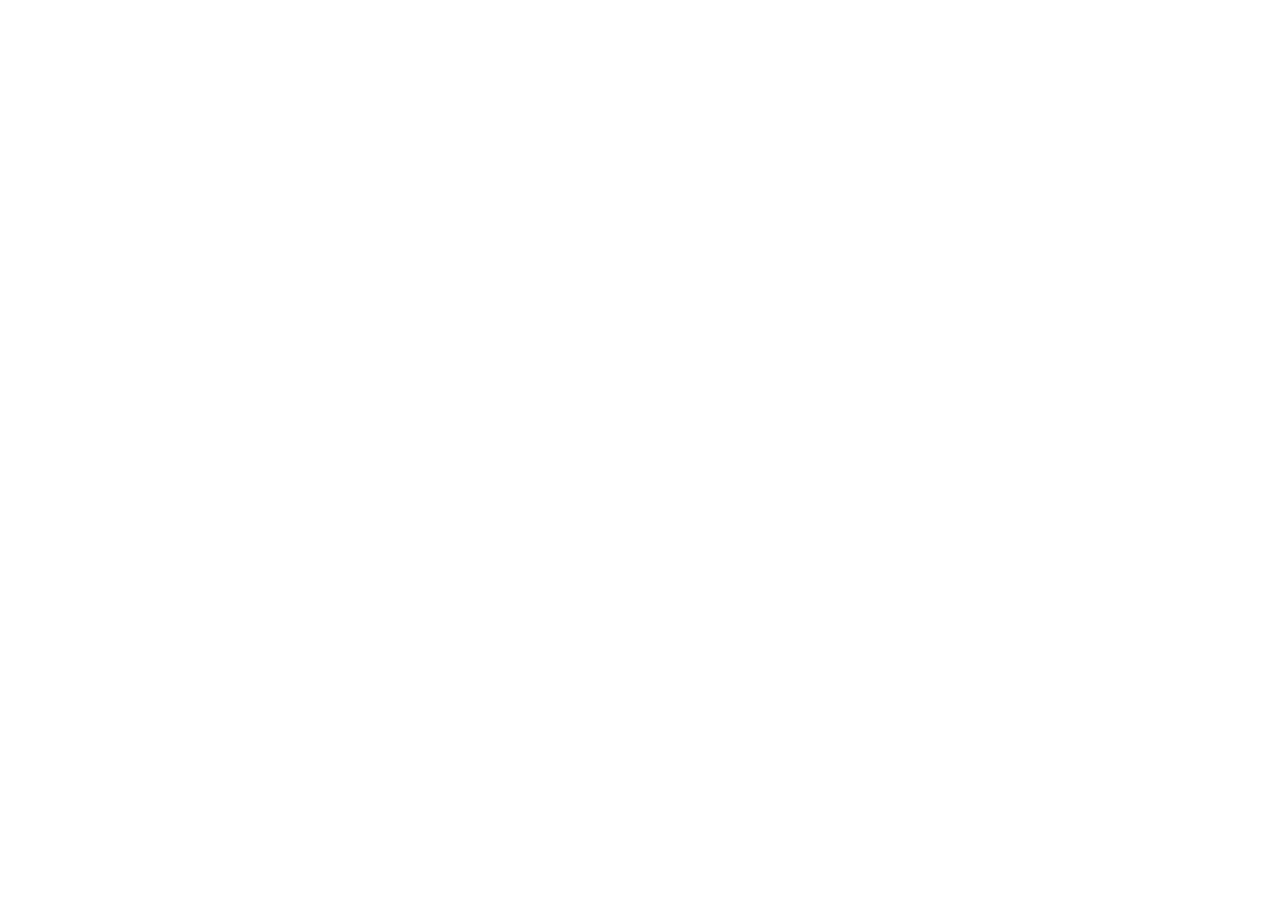
==== index.html @ fcb008c1 "Init : création du dépôt, arborescence des fichiers et structure HTML de base" ====
<!DOCTYPE html>
<html lang="fr">
<head>
  <meta charset="UTF-8">
  <meta name="viewport" content="width=device-width, initial-scale=1.0">
  <title>AfriTalent — Accueil</title>

  <!-- Bootstrap 5 CSS -->
  <link href="https://cdn.jsdelivr.net/npm/bootstrap@5.3.3/dist/css/bootstrap.min.css" rel="stylesheet">
  <!-- Bootstrap Icons -->
  <link href="https://cdn.jsdelivr.net/npm/bootstrap-icons@1.11.3/font/bootstrap-icons.css" rel="stylesheet">
  <!-- Google Fonts -->
  <link href="https://fonts.googleapis.com/css2?family=Syne:wght@700;800&family=DM+Sans:wght@400;500&display=swap" rel="stylesheet">
  <!-- CSS personnel -->
  <link rel="stylesheet" href="css/style.css">
</head>
<body>

  <!-- NAVBAR -->
  <header></header>

  <!-- CONTENU PRINCIPAL -->
  <main></main>

  <!-- FOOTER -->
  <footer></footer>

  <!-- Bootstrap 5 JS -->
  <script src="https://cdn.jsdelivr.net/npm/bootstrap@5.3.3/dist/js/bootstrap.bundle.min.js"></script>
  <!-- JS personnel -->
  <script src="js/main.js"></script>

</body>
</html>
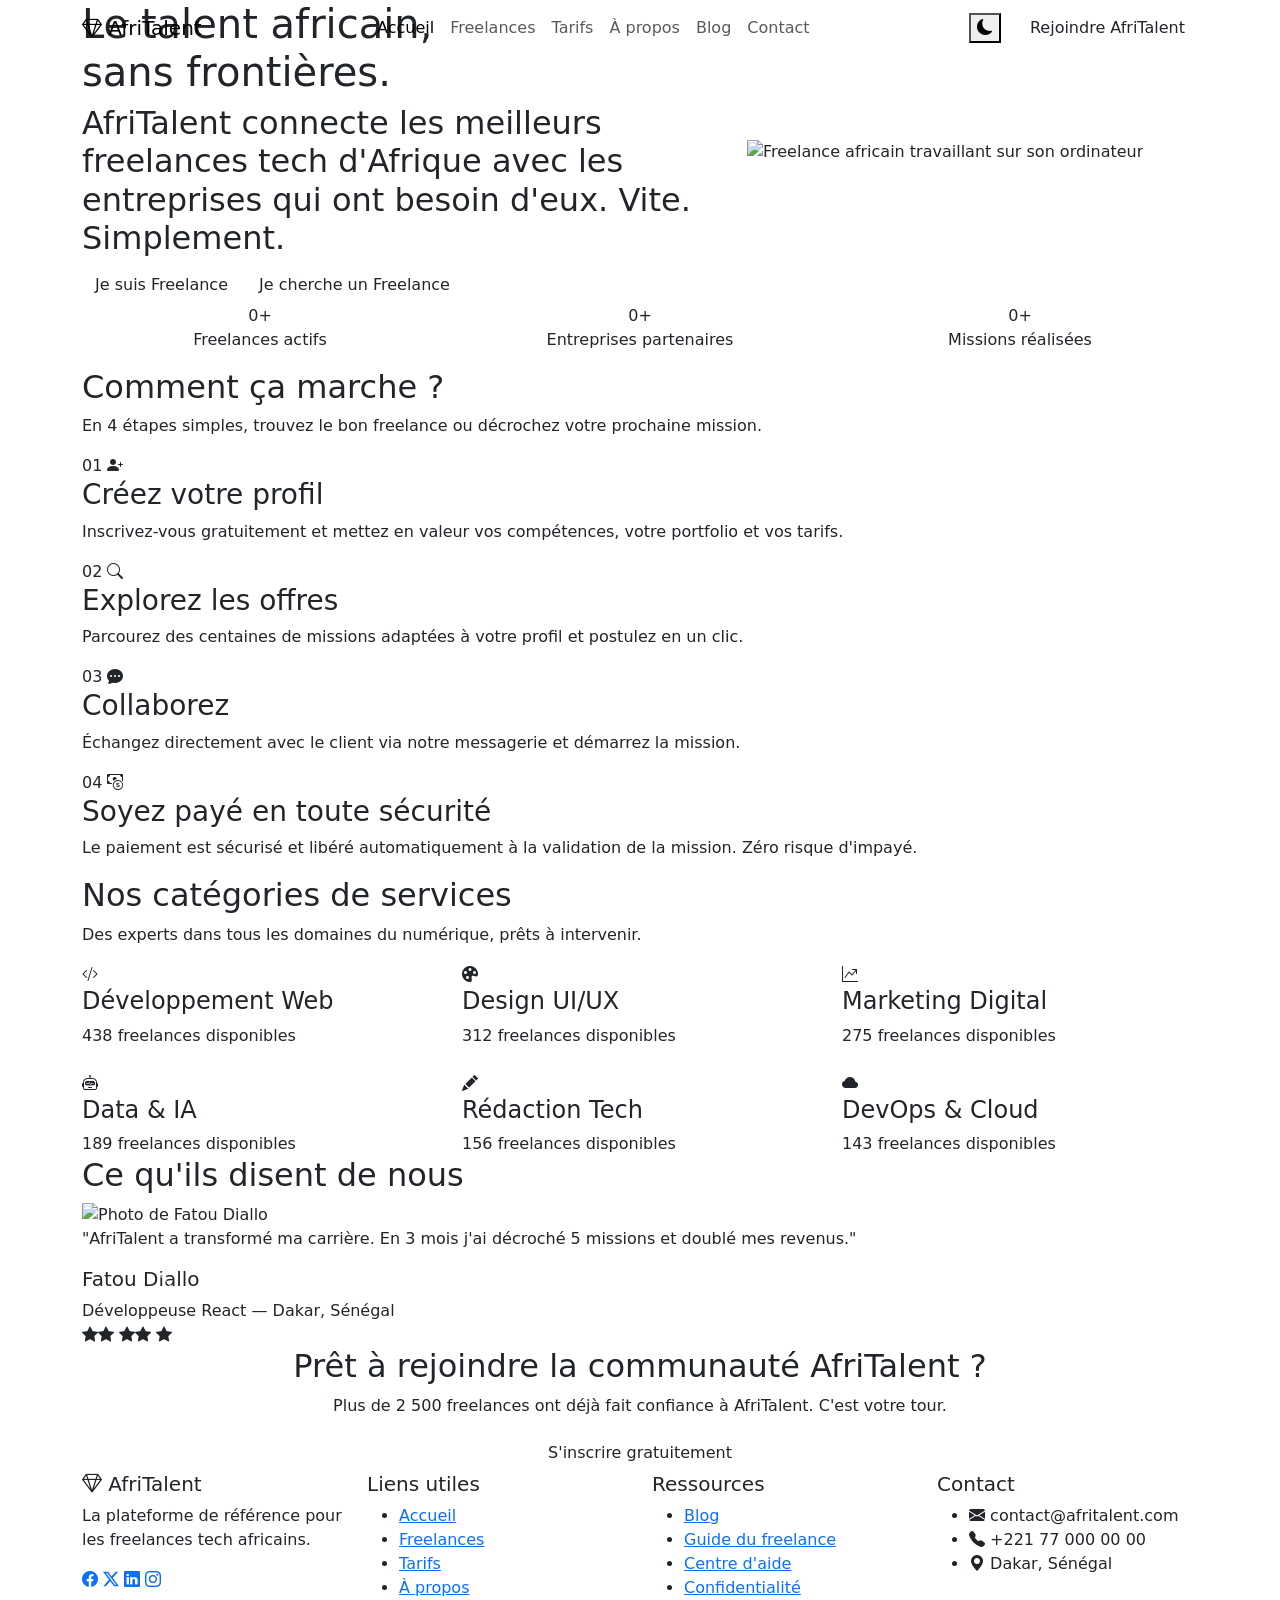
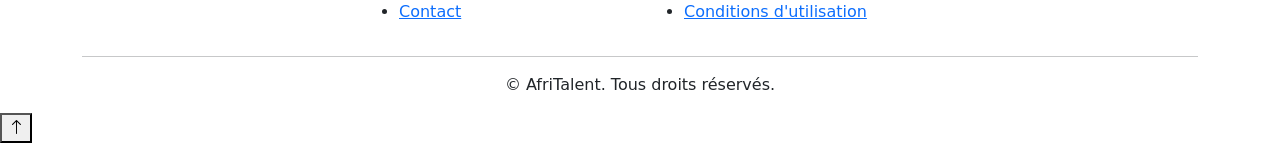
==== commit 8acbc7a4: "HTML : structure complète des 5 pages avec sections et contenu texte" ====
--- a/index.html
+++ b/index.html
@@ -5,29 +5,315 @@
   <meta name="viewport" content="width=device-width, initial-scale=1.0">
   <title>AfriTalent — Accueil</title>
 
-  <!-- Bootstrap 5 CSS -->
   <link href="https://cdn.jsdelivr.net/npm/bootstrap@5.3.3/dist/css/bootstrap.min.css" rel="stylesheet">
-  <!-- Bootstrap Icons -->
   <link href="https://cdn.jsdelivr.net/npm/bootstrap-icons@1.11.3/font/bootstrap-icons.css" rel="stylesheet">
-  <!-- Google Fonts -->
   <link href="https://fonts.googleapis.com/css2?family=Syne:wght@700;800&family=DM+Sans:wght@400;500&display=swap" rel="stylesheet">
-  <!-- CSS personnel -->
   <link rel="stylesheet" href="css/style.css">
 </head>
 <body>
 
-  <!-- NAVBAR -->
-  <header></header>
-
-  <!-- CONTENU PRINCIPAL -->
-  <main></main>
-
-  <!-- FOOTER -->
-  <footer></footer>
-
-  <!-- Bootstrap 5 JS -->
+  <!-- navbar -->
+  <header>
+    <nav class="navbar navbar-expand-lg fixed-top" id="barre-nav">
+      <div class="container">
+
+        <a class="navbar-brand" href="index.html">
+          <i class="bi bi-gem"></i> AfriTalent
+        </a>
+
+        <button class="navbar-toggler" type="button"
+          data-bs-toggle="collapse"
+          data-bs-target="#menu-principal"
+          aria-controls="menu-principal"
+          aria-expanded="false"
+          aria-label="Ouvrir le menu">
+          <span class="navbar-toggler-icon"></span>
+        </button>
+
+        <div class="collapse navbar-collapse" id="menu-principal">
+          <ul class="navbar-nav mx-auto">
+            <li class="nav-item"><a class="nav-link active" href="index.html">Accueil</a></li>
+            <li class="nav-item"><a class="nav-link" href="freelances.html">Freelances</a></li>
+            <li class="nav-item"><a class="nav-link" href="tarifs.html">Tarifs</a></li>
+            <li class="nav-item"><a class="nav-link" href="about.html">À propos</a></li>
+            <li class="nav-item"><a class="nav-link" href="#">Blog</a></li>
+            <li class="nav-item"><a class="nav-link" href="contact.html">Contact</a></li>
+          </ul>
+          <div class="d-flex align-items-center gap-3">
+            <button id="bouton-theme" aria-label="Changer le thème">
+              <i class="bi bi-moon-fill"></i>
+            </button>
+            <a href="freelances.html" class="btn btn-inscription">Rejoindre AfriTalent</a>
+          </div>
+        </div>
+
+      </div>
+    </nav>
+  </header>
+
+  <main>
+
+    <!-- hero -->
+    <section id="hero">
+      <div class="container">
+        <div class="row align-items-center">
+
+          <div class="col-lg-7">
+            <h1>Le talent africain,<br>sans frontières.</h1>
+            <h2>AfriTalent connecte les meilleurs freelances tech d'Afrique avec les entreprises qui ont besoin d'eux. Vite. Simplement.</h2>
+            <div class="boutons-hero">
+              <a href="freelances.html" class="btn btn-vert">Je suis Freelance</a>
+              <a href="freelances.html" class="btn btn-contour">Je cherche un Freelance</a>
+            </div>
+          </div>
+
+          <div class="col-lg-5">
+            <img src="https://images.unsplash.com/photo-1531482615713-2afd69097998?w=600&q=80" alt="Freelance africain travaillant sur son ordinateur" class="img-fluid">
+          </div>
+
+        </div>
+
+        <!-- chiffres animés -->
+        <div class="row" id="chiffres-cles">
+          <div class="col-md-4 text-center">
+            <span class="chiffre-anime" data-cible="2500">0</span><span>+</span>
+            <p>Freelances actifs</p>
+          </div>
+          <div class="col-md-4 text-center">
+            <span class="chiffre-anime" data-cible="800">0</span><span>+</span>
+            <p>Entreprises partenaires</p>
+          </div>
+          <div class="col-md-4 text-center">
+            <span class="chiffre-anime" data-cible="12000">0</span><span>+</span>
+            <p>Missions réalisées</p>
+          </div>
+        </div>
+
+      </div>
+    </section>
+
+    <!-- comment ça marche -->
+    <section id="comment-ca-marche">
+      <div class="container">
+        <h2 class="titre-section">Comment ça marche ?</h2>
+        <p class="sous-titre-section">En 4 étapes simples, trouvez le bon freelance ou décrochez votre prochaine mission.</p>
+
+        <div class="grille-bento">
+
+          <div class="carte-bento grande">
+            <span class="numero-etape">01</span>
+            <i class="bi bi-person-plus-fill icone-bento"></i>
+            <h3>Créez votre profil</h3>
+            <p>Inscrivez-vous gratuitement et mettez en valeur vos compétences, votre portfolio et vos tarifs.</p>
+          </div>
+
+          <div class="carte-bento">
+            <span class="numero-etape">02</span>
+            <i class="bi bi-search icone-bento"></i>
+            <h3>Explorez les offres</h3>
+            <p>Parcourez des centaines de missions adaptées à votre profil et postulez en un clic.</p>
+          </div>
+
+          <div class="carte-bento">
+            <span class="numero-etape">03</span>
+            <i class="bi bi-chat-dots-fill icone-bento"></i>
+            <h3>Collaborez</h3>
+            <p>Échangez directement avec le client via notre messagerie et démarrez la mission.</p>
+          </div>
+
+          <div class="carte-bento large">
+            <span class="numero-etape">04</span>
+            <i class="bi bi-cash-coin icone-bento"></i>
+            <h3>Soyez payé en toute sécurité</h3>
+            <p>Le paiement est sécurisé et libéré automatiquement à la validation de la mission. Zéro risque d'impayé.</p>
+          </div>
+
+        </div>
+      </div>
+    </section>
+
+    <!-- catégories -->
+    <section id="categories">
+      <div class="container">
+        <h2 class="titre-section">Nos catégories de services</h2>
+        <p class="sous-titre-section">Des experts dans tous les domaines du numérique, prêts à intervenir.</p>
+
+        <div class="row g-4">
+          <div class="col-lg-4 col-md-6">
+            <div class="carte-categorie">
+              <i class="bi bi-code-slash"></i>
+              <h4>Développement Web</h4>
+              <span>438 freelances disponibles</span>
+            </div>
+          </div>
+          <div class="col-lg-4 col-md-6">
+            <div class="carte-categorie">
+              <i class="bi bi-palette-fill"></i>
+              <h4>Design UI/UX</h4>
+              <span>312 freelances disponibles</span>
+            </div>
+          </div>
+          <div class="col-lg-4 col-md-6">
+            <div class="carte-categorie">
+              <i class="bi bi-graph-up-arrow"></i>
+              <h4>Marketing Digital</h4>
+              <span>275 freelances disponibles</span>
+            </div>
+          </div>
+          <div class="col-lg-4 col-md-6">
+            <div class="carte-categorie">
+              <i class="bi bi-robot"></i>
+              <h4>Data & IA</h4>
+              <span>189 freelances disponibles</span>
+            </div>
+          </div>
+          <div class="col-lg-4 col-md-6">
+            <div class="carte-categorie">
+              <i class="bi bi-pencil-fill"></i>
+              <h4>Rédaction Tech</h4>
+              <span>156 freelances disponibles</span>
+            </div>
+          </div>
+          <div class="col-lg-4 col-md-6">
+            <div class="carte-categorie">
+              <i class="bi bi-cloud-fill"></i>
+              <h4>DevOps & Cloud</h4>
+              <span>143 freelances disponibles</span>
+            </div>
+          </div>
+        </div>
+      </div>
+    </section>
+
+    <!-- témoignages -->
+    <section id="temoignages">
+      <div class="container">
+        <h2 class="titre-section">Ce qu'ils disent de nous</h2>
+
+        <div id="carousel-temoignages" class="carousel slide" data-bs-ride="carousel">
+          <div class="carousel-inner">
+
+            <div class="carousel-item active">
+              <div class="carte-temoignage">
+                <img src="https://images.unsplash.com/photo-1531123897727-8f129e1688ce?w=150&q=80" alt="Photo de Fatou Diallo" class="photo-temoignage">
+                <p>"AfriTalent a transformé ma carrière. En 3 mois j'ai décroché 5 missions et doublé mes revenus."</p>
+                <h5>Fatou Diallo</h5>
+                <span>Développeuse React — Dakar, Sénégal</span>
+                <div class="etoiles">
+                  <i class="bi bi-star-fill"></i><i class="bi bi-star-fill"></i>
+                  <i class="bi bi-star-fill"></i><i class="bi bi-star-fill"></i>
+                  <i class="bi bi-star-fill"></i>
+                </div>
+              </div>
+            </div>
+
+            <div class="carousel-item">
+              <div class="carte-temoignage">
+                <img src="https://images.unsplash.com/photo-1506277886164-e25aa3f4ef7f?w=150&q=80" alt="Photo de Kwame Asante" class="photo-temoignage">
+                <p>"Nous avons recruté 3 développeurs via AfriTalent. Profils excellents, délais respectés."</p>
+                <h5>Kwame Asante</h5>
+                <span>CEO — TechGhana, Accra</span>
+                <div class="etoiles">
+                  <i class="bi bi-star-fill"></i><i class="bi bi-star-fill"></i>
+                  <i class="bi bi-star-fill"></i><i class="bi bi-star-fill"></i>
+                  <i class="bi bi-star-half"></i>
+                </div>
+              </div>
+            </div>
+
+            <div class="carousel-item">
+              <div class="carte-temoignage">
+                <img src="https://images.unsplash.com/photo-1589156280159-27698a70f29e?w=150&q=80" alt="Photo de Amina Touré" class="photo-temoignage">
+                <p>"AfriTalent m'a ouvert des portes que je n'imaginais même pas en tant que designer UX."</p>
+                <h5>Amina Touré</h5>
+                <span>Designer UI/UX — Abidjan, Côte d'Ivoire</span>
+                <div class="etoiles">
+                  <i class="bi bi-star-fill"></i><i class="bi bi-star-fill"></i>
+                  <i class="bi bi-star-fill"></i><i class="bi bi-star-fill"></i>
+                  <i class="bi bi-star-fill"></i>
+                </div>
+              </div>
+            </div>
+
+          </div>
+
+          <button class="carousel-control-prev" type="button" data-bs-target="#carousel-temoignages" data-bs-slide="prev" aria-label="Précédent">
+            <span class="carousel-control-prev-icon"></span>
+          </button>
+          <button class="carousel-control-next" type="button" data-bs-target="#carousel-temoignages" data-bs-slide="next" aria-label="Suivant">
+            <span class="carousel-control-next-icon"></span>
+          </button>
+        </div>
+
+      </div>
+    </section>
+
+    <!-- bandeau CTA -->
+    <section id="bandeau-inscription">
+      <div class="container text-center">
+        <h2>Prêt à rejoindre la communauté AfriTalent ?</h2>
+        <p>Plus de 2 500 freelances ont déjà fait confiance à AfriTalent. C'est votre tour.</p>
+        <a href="contact.html" class="btn btn-blanc">S'inscrire gratuitement</a>
+      </div>
+    </section>
+
+  </main>
+
+  <!-- footer -->
+  <footer id="pied-de-page">
+    <div class="container">
+      <div class="row g-4">
+        <div class="col-lg-3 col-md-6">
+          <h5><i class="bi bi-gem"></i> AfriTalent</h5>
+          <p>La plateforme de référence pour les freelances tech africains.</p>
+          <div class="icones-reseaux">
+            <a href="#" aria-label="Facebook"><i class="bi bi-facebook"></i></a>
+            <a href="#" aria-label="Twitter"><i class="bi bi-twitter-x"></i></a>
+            <a href="#" aria-label="LinkedIn"><i class="bi bi-linkedin"></i></a>
+            <a href="#" aria-label="Instagram"><i class="bi bi-instagram"></i></a>
+          </div>
+        </div>
+        <div class="col-lg-3 col-md-6">
+          <h5>Liens utiles</h5>
+          <ul>
+            <li><a href="index.html">Accueil</a></li>
+            <li><a href="freelances.html">Freelances</a></li>
+            <li><a href="tarifs.html">Tarifs</a></li>
+            <li><a href="about.html">À propos</a></li>
+            <li><a href="contact.html">Contact</a></li>
+          </ul>
+        </div>
+        <div class="col-lg-3 col-md-6">
+          <h5>Ressources</h5>
+          <ul>
+            <li><a href="#">Blog</a></li>
+            <li><a href="#">Guide du freelance</a></li>
+            <li><a href="#">Centre d'aide</a></li>
+            <li><a href="#">Confidentialité</a></li>
+            <li><a href="#">Conditions d'utilisation</a></li>
+          </ul>
+        </div>
+        <div class="col-lg-3 col-md-6">
+          <h5>Contact</h5>
+          <ul>
+            <li><i class="bi bi-envelope-fill"></i> contact@afritalent.com</li>
+            <li><i class="bi bi-telephone-fill"></i> +221 77 000 00 00</li>
+            <li><i class="bi bi-geo-alt-fill"></i> Dakar, Sénégal</li>
+          </ul>
+        </div>
+      </div>
+      <hr>
+      <p class="text-center">
+        &copy; <span id="annee-courante"></span> AfriTalent. Tous droits réservés.
+      </p>
+    </div>
+  </footer>
+
+  <button id="bouton-haut" aria-label="Retour en haut de la page">
+    <i class="bi bi-arrow-up"></i>
+  </button>
+
   <script src="https://cdn.jsdelivr.net/npm/bootstrap@5.3.3/dist/js/bootstrap.bundle.min.js"></script>
-  <!-- JS personnel -->
   <script src="js/main.js"></script>
 
 </body>
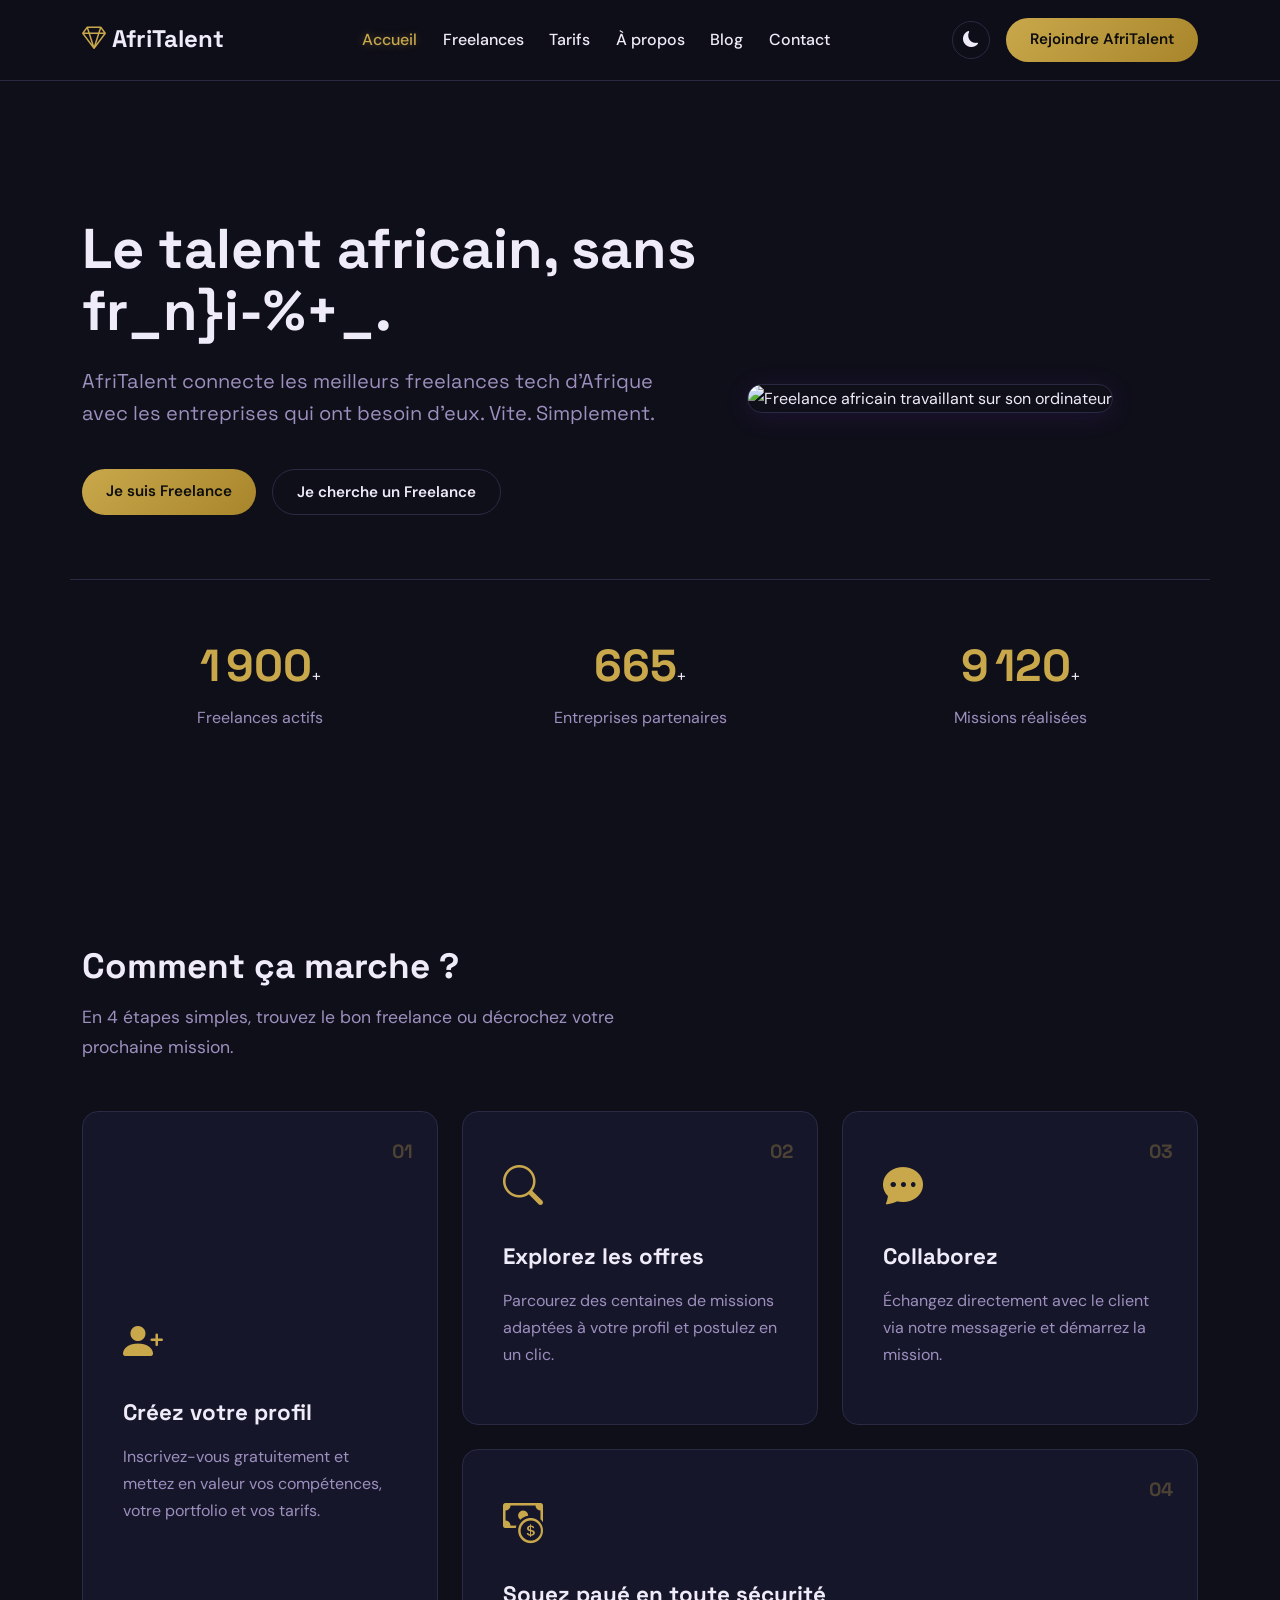
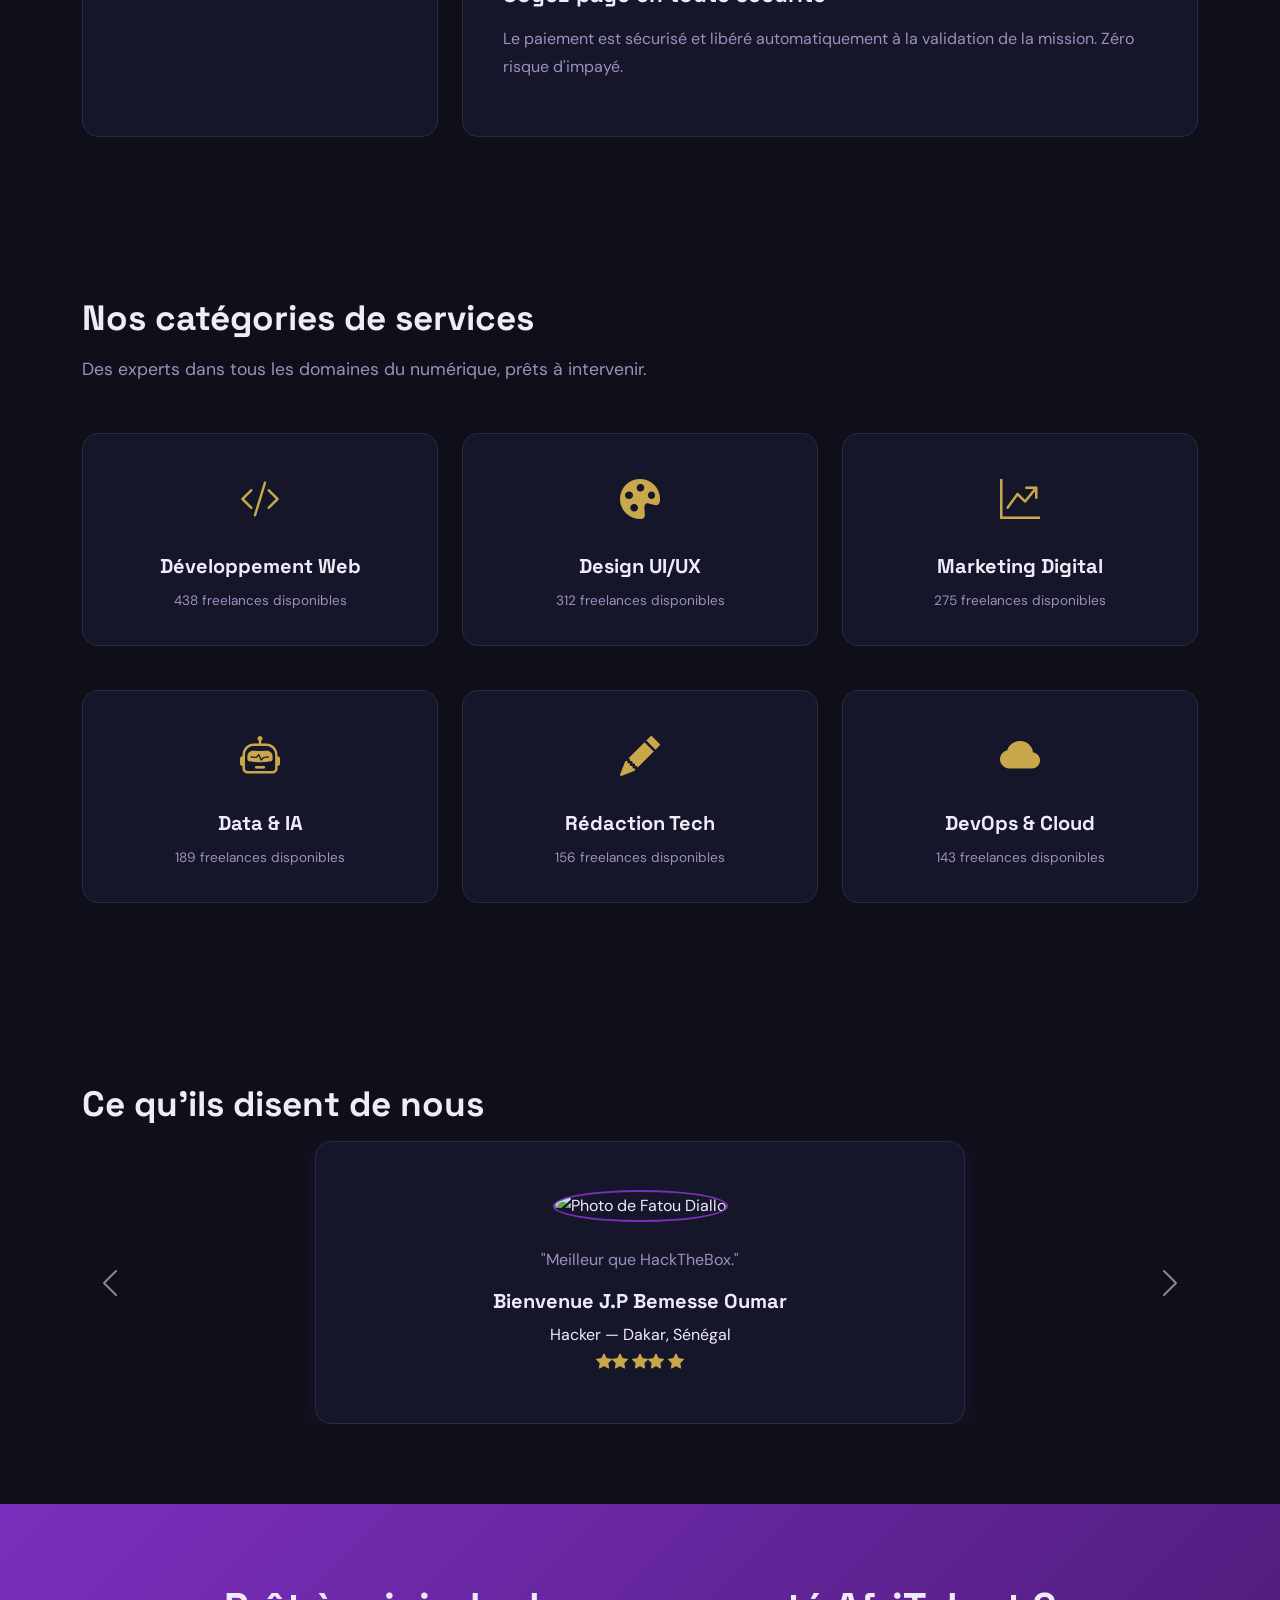
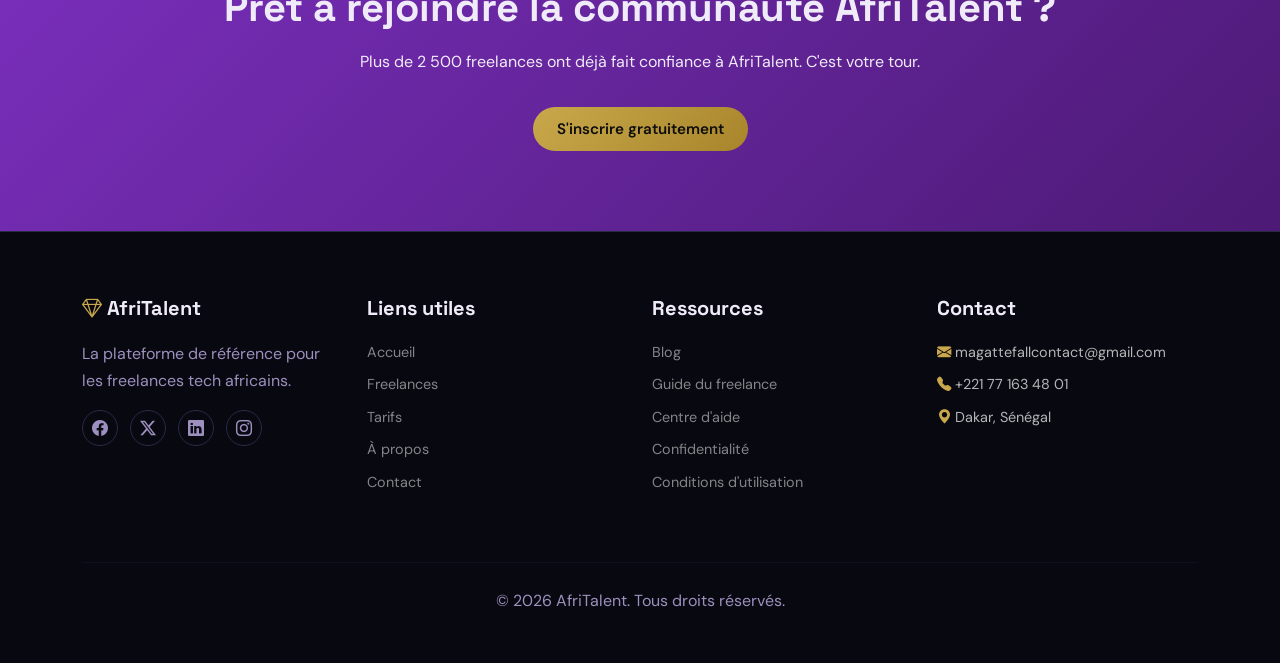
==== commit da9c700a: "Déploiement : GitHub Pages activé, README finalisé et présentation PowerPoint ajoutée" ====
--- a/index.html
+++ b/index.html
@@ -8,6 +8,7 @@
   <link href="https://cdn.jsdelivr.net/npm/bootstrap@5.3.3/dist/css/bootstrap.min.css" rel="stylesheet">
   <link href="https://cdn.jsdelivr.net/npm/bootstrap-icons@1.11.3/font/bootstrap-icons.css" rel="stylesheet">
   <link href="https://fonts.googleapis.com/css2?family=Syne:wght@700;800&family=DM+Sans:wght@400;500&display=swap" rel="stylesheet">
+  <script src="https://cdnjs.cloudflare.com/ajax/libs/animejs/3.2.1/anime.min.js"></script>
   <link rel="stylesheet" href="css/style.css">
 </head>
 <body>
@@ -36,7 +37,7 @@
             <li class="nav-item"><a class="nav-link" href="freelances.html">Freelances</a></li>
             <li class="nav-item"><a class="nav-link" href="tarifs.html">Tarifs</a></li>
             <li class="nav-item"><a class="nav-link" href="about.html">À propos</a></li>
-            <li class="nav-item"><a class="nav-link" href="#">Blog</a></li>
+            <li class="nav-item"><a class="nav-link" href="blog.html">Blog</a></li>
             <li class="nav-item"><a class="nav-link" href="contact.html">Contact</a></li>
           </ul>
           <div class="d-flex align-items-center gap-3">
@@ -59,7 +60,8 @@
         <div class="row align-items-center">
 
           <div class="col-lg-7">
-            <h1>Le talent africain,<br>sans frontières.</h1>
+            <h1 id="titre-hero">Le talent africain,<br>
+              sans frontières.</h1>
             <h2>AfriTalent connecte les meilleurs freelances tech d'Afrique avec les entreprises qui ont besoin d'eux. Vite. Simplement.</h2>
             <div class="boutons-hero">
               <a href="freelances.html" class="btn btn-vert">Je suis Freelance</a>
@@ -196,9 +198,9 @@
             <div class="carousel-item active">
               <div class="carte-temoignage">
                 <img src="https://images.unsplash.com/photo-1531123897727-8f129e1688ce?w=150&q=80" alt="Photo de Fatou Diallo" class="photo-temoignage">
-                <p>"AfriTalent a transformé ma carrière. En 3 mois j'ai décroché 5 missions et doublé mes revenus."</p>
-                <h5>Fatou Diallo</h5>
-                <span>Développeuse React — Dakar, Sénégal</span>
+                <p>"Meilleur que HackTheBox."</p>
+                <h5>Bienvenue J.P Bemesse Oumar</h5>
+                <span>Hacker — Dakar, Sénégal</span>
                 <div class="etoiles">
                   <i class="bi bi-star-fill"></i><i class="bi bi-star-fill"></i>
                   <i class="bi bi-star-fill"></i><i class="bi bi-star-fill"></i>
@@ -210,9 +212,9 @@
             <div class="carousel-item">
               <div class="carte-temoignage">
                 <img src="https://images.unsplash.com/photo-1506277886164-e25aa3f4ef7f?w=150&q=80" alt="Photo de Kwame Asante" class="photo-temoignage">
-                <p>"Nous avons recruté 3 développeurs via AfriTalent. Profils excellents, délais respectés."</p>
-                <h5>Kwame Asante</h5>
-                <span>CEO — TechGhana, Accra</span>
+                <p>"AfriTalent Nice."</p>
+                <h5>Ousseynou Diagne</h5>
+                <span>Developpeur Web, Dakar</span>
                 <div class="etoiles">
                   <i class="bi bi-star-fill"></i><i class="bi bi-star-fill"></i>
                   <i class="bi bi-star-fill"></i><i class="bi bi-star-fill"></i>
@@ -225,8 +227,8 @@
               <div class="carte-temoignage">
                 <img src="https://images.unsplash.com/photo-1589156280159-27698a70f29e?w=150&q=80" alt="Photo de Amina Touré" class="photo-temoignage">
                 <p>"AfriTalent m'a ouvert des portes que je n'imaginais même pas en tant que designer UX."</p>
-                <h5>Amina Touré</h5>
-                <span>Designer UI/UX — Abidjan, Côte d'Ivoire</span>
+                <h5>Mouhamed CSK</h5>
+                <span>Designer UI/UX — Dakar, Senegal</span>
                 <div class="etoiles">
                   <i class="bi bi-star-fill"></i><i class="bi bi-star-fill"></i>
                   <i class="bi bi-star-fill"></i><i class="bi bi-star-fill"></i>
@@ -296,8 +298,8 @@
         <div class="col-lg-3 col-md-6">
           <h5>Contact</h5>
           <ul>
-            <li><i class="bi bi-envelope-fill"></i> contact@afritalent.com</li>
-            <li><i class="bi bi-telephone-fill"></i> +221 77 000 00 00</li>
+            <li><i class="bi bi-envelope-fill"></i> magattefallcontact@gmail.com</li>
+            <li><i class="bi bi-telephone-fill"></i> +221 77 163 48 01</li>
             <li><i class="bi bi-geo-alt-fill"></i> Dakar, Sénégal</li>
           </ul>
         </div>
--- a/css/style.css
+++ b/css/style.css
@@ -0,0 +1,726 @@
+@import url('https://fonts.googleapis.com/css2?family=Space+Grotesk:wght@700;800&family=DM+Sans:wght@400;500;700&display=swap');
+
+:root {
+  --couleur-primaire: #7B2FBE;
+  --couleur-secondaire: #0D0D0D;
+  --couleur-accent: #C9A84C;
+  --couleur-fond: #0F0F1A;
+  --couleur-texte: #F0EBF8;
+  --couleur-texte-doux: #9D8FBE;
+  --couleur-carte: #16162A;
+  --couleur-bordure: #2A2A45;
+  --police-titre: 'Space Grotesk', sans-serif;
+  --police-corps: 'DM Sans', sans-serif;
+  --espacement-section: 5rem;
+  --rayon-carte: 16px;
+  --ombre-carte: 0 4px 24px rgba(123, 47, 190, 0.15);
+}
+
+*, *::before, *::after {
+  box-sizing: border-box;
+  margin: 0;
+  padding: 0;
+}
+
+html {
+  scroll-behavior: smooth;
+}
+
+body {
+  font-family: var(--police-corps);
+  background-color: var(--couleur-fond);
+  color: var(--couleur-texte);
+  line-height: 1.7;
+  transition: background-color 0.3s ease, color 0.3s ease;
+}
+
+main {
+  padding-top: 100px !important;
+}
+
+img {
+  max-width: 100%;
+  height: auto;
+}
+
+a {
+  text-decoration: none;
+  color: inherit;
+}
+
+ul {
+  list-style: none;
+  padding: 0;
+}
+
+h1, h2, h3, h4, h5 {
+  font-family: var(--police-titre);
+  font-weight: 800;
+  color: var(--couleur-texte);
+}
+
+p {
+  font-family: var(--police-corps);
+  color: var(--couleur-texte-doux);
+}
+
+.titre-section {
+  font-size: 2.2rem;
+  margin-bottom: 1rem;
+}
+
+.sous-titre-section {
+  font-size: 1.1rem;
+  margin-bottom: 3rem;
+  max-width: 600px;
+}
+
+#barre-nav {
+  position: fixed !important;
+  top: 0;
+  left: 0;
+  width: 100%;
+  z-index: 1030;
+  background-color: rgba(15, 15, 26, 0.75) !important;
+  backdrop-filter: blur(12px);
+  -webkit-backdrop-filter: blur(12px);
+  border-bottom: 1px solid var(--couleur-bordure);
+  padding: 0.9rem 0;
+}
+
+#barre-nav.scrolled {
+  background-color: #0F0F1A !important;
+  backdrop-filter: blur(8px);
+  -webkit-backdrop-filter: blur(8px);
+  border-bottom: 1px solid var(--couleur-bordure);
+  padding: 0.85rem 0;
+  box-shadow: 0 10px 30px rgba(0, 0, 0, 0.5);
+}
+
+.navbar-brand {
+  font-family: var(--police-titre);
+  font-size: 1.5rem;
+  font-weight: 800;
+  color: var(--couleur-texte) !important;
+}
+ 
+.navbar-brand i, .bi-gem {
+  color: var(--couleur-accent) !important;
+}
+
+.nav-link {
+  color: var(--couleur-texte) !important;
+  font-weight: 500;
+  padding: 0.4rem 0.8rem !important;
+  border-radius: 8px;
+  transition: color 0.2s ease;
+}
+
+.nav-link:hover,
+.nav-link.active {
+  color: var(--couleur-accent) !important;
+  text-shadow: 0 0 10px rgba(201, 168, 76, 0.4);
+}
+
+#bouton-theme {
+  background: none;
+  border: 1px solid var(--couleur-bordure);
+  border-radius: 50%;
+  width: 38px;
+  height: 38px;
+  display: flex;
+  align-items: center;
+  justify-content: center;
+  cursor: pointer;
+  color: var(--couleur-texte);
+  font-size: 1rem;
+  transition: all 0.3s ease;
+}
+
+#bouton-theme:hover {
+  background-color: var(--couleur-primaire);
+  color: #fff;
+  border-color: var(--couleur-primaire);
+}
+
+.btn-inscription,
+.btn-vert,
+.btn-plan-vert,
+.btn-voir-profil,
+.btn-blanc {
+  background: linear-gradient(135deg, var(--couleur-accent), #A8852A);
+  color: var(--couleur-secondaire) !important;
+  padding: 0.65rem 1.5rem;
+  border-radius: 50px;
+  font-weight: 600;
+  font-size: 0.95rem;
+  transition: all 0.3s ease;
+  border: none;
+  display: inline-block;
+  text-align: center;
+}
+
+.btn-inscription:hover,
+.btn-vert:hover,
+.btn-plan-vert:hover,
+.btn-voir-profil:hover,
+.btn-blanc:hover {
+  background: linear-gradient(135deg, var(--couleur-primaire), #5A1A9A);
+  color: #fff !important;
+  transform: translateY(-2px);
+  box-shadow: 0 4px 15px rgba(123, 47, 190, 0.4);
+}
+
+.btn-contour,
+.btn-plan-contour {
+  background: none;
+  border: 1px solid var(--couleur-bordure);
+  color: var(--couleur-texte) !important;
+  padding: 0.65rem 1.5rem;
+  border-radius: 50px;
+  font-weight: 600;
+  font-size: 0.95rem;
+  transition: all 0.3s ease;
+  display: inline-block;
+  text-align: center;
+}
+
+.btn-contour:hover,
+.btn-plan-contour:hover {
+  border-color: var(--couleur-primaire);
+  background: linear-gradient(135deg, var(--couleur-primaire), #5A1A9A);
+  color: #fff !important;
+  transform: translateY(-2px);
+  box-shadow: 0 4px 15px rgba(123, 47, 190, 0.3);
+}
+
+#entete-page {
+  padding: 3rem 0;
+  margin-bottom: 2rem;
+}
+
+#entete-page h1 {
+  font-size: 3rem;
+  margin-bottom: 1rem;
+}
+
+.carte-plan,
+.carte-membre,
+.carte-freelance,
+.carte-valeur,
+.boite-formulaire,
+.boite-infos-contact,
+.carte-bento-chiffre,
+.carte-bento {
+  background-color: var(--couleur-carte);
+  border: 1px solid var(--couleur-bordure);
+  border-radius: var(--rayon-carte);
+  padding: 2.5rem;
+  height: 100%;
+  position: relative;
+  overflow: hidden;
+  transition: border-color 0.3s ease, transform 0.3s ease, box-shadow 0.3s ease;
+}
+
+.carte-plan:hover,
+.carte-membre:hover,
+.carte-freelance:hover,
+.carte-valeur:hover,
+.boite-formulaire:hover,
+.carte-bento-chiffre:hover,
+.carte-bento:hover {
+  border-color: var(--couleur-accent);
+  transform: translateY(-5px);
+  box-shadow: var(--ombre-carte);
+}
+
+.carte-bento.grande {
+  grid-row: span 2;
+  display: flex;
+  flex-direction: column;
+  justify-content: center;
+}
+
+.carte-bento.large {
+  grid-column: span 2;
+}
+
+.numero-etape {
+  position: absolute;
+  top: 1.5rem;
+  right: 1.5rem;
+  font-family: var(--police-titre);
+  font-size: 1.2rem;
+  font-weight: 800;
+  color: rgba(201, 168, 76, 0.3);
+}
+
+.icone-bento, .carte-valeur i {
+  font-size: 2.5rem;
+  color: var(--couleur-accent);
+  margin-bottom: 1.5rem;
+  display: inline-block;
+}
+
+.carte-bento h3 {
+  font-size: 1.4rem;
+  margin-bottom: 1rem;
+}
+
+.carte-plan-populaire {
+  border-color: var(--couleur-primaire);
+}
+
+.badge-populaire {
+  position: absolute;
+  top: 1rem;
+  right: 1rem;
+  background-color: var(--couleur-primaire);
+  color: #fff;
+  padding: 0.25rem 0.75rem;
+  border-radius: 50px;
+  font-size: 0.8rem;
+  font-weight: 600;
+}
+
+.prix-plan {
+  margin: 1.5rem 0;
+}
+
+.prix-plan .montant {
+  font-family: var(--police-titre);
+  font-size: 2.5rem;
+  font-weight: 800;
+  color: var(--couleur-accent);
+}
+
+.liste-fonctionnalites li {
+  margin-bottom: 0.75rem;
+  display: flex;
+  align-items: center;
+  gap: 0.5rem;
+  font-size: 0.95rem;
+}
+
+.texte-vert { color: #2ecc71; }
+.texte-rouge { color: #e74c3c; }
+
+.carte-plan .btn, .carte-freelance .btn-voir-profil {
+  width: 100%;
+  margin-top: 1.5rem;
+}
+
+#faq, #liste-freelances, #notre-histoire, #notre-equipe, #nos-valeurs, #chiffres-about, #section-contact, #comment-ca-marche, #categories, #temoignages {
+  padding: var(--espacement-section) 0;
+}
+
+.grille-bento {
+  display: grid;
+  grid-template-columns: repeat(3, 1fr);
+  gap: 1.5rem;
+  margin-top: 2rem;
+}
+
+.accordion-item {
+  background-color: var(--couleur-carte);
+  border: 1px solid var(--couleur-bordure);
+  margin-bottom: 1rem;
+  border-radius: var(--rayon-carte) !important;
+  overflow: hidden;
+}
+
+.accordion-button {
+  background-color: var(--couleur-carte);
+  color: var(--couleur-texte);
+  font-family: var(--police-titre);
+  font-weight: 700;
+  padding: 1.25rem;
+  border: none;
+}
+
+.accordion-button:not(.collapsed) {
+  background-color: rgba(123, 47, 190, 0.1);
+  color: var(--couleur-accent);
+  box-shadow: none;
+}
+
+.accordion-button::after {
+  filter: invert(1);
+}
+
+.accordion-body {
+  background-color: var(--couleur-carte);
+  color: var(--couleur-texte-doux);
+  border-top: 1px solid var(--couleur-bordure);
+}
+
+.photo-membre, .photo-freelance, .photo-temoignage {
+  width: 90px;
+  height: 90px;
+  border-radius: 50%;
+  object-fit: cover;
+  margin-bottom: 1.5rem;
+  border: 2px solid var(--couleur-accent);
+}
+
+.photo-temoignage {
+  width: 80px;
+  height: 80px;
+  border: 2px solid var(--couleur-primaire);
+  margin: 0 auto 1.5rem;
+}
+
+.poste-membre, .specialite {
+  color: var(--couleur-accent);
+  font-weight: 600;
+  font-size: 0.9rem;
+  display: block;
+  margin-bottom: 1rem;
+}
+
+.bio-membre, .bio {
+  font-size: 0.9rem;
+  margin-bottom: 1.5rem;
+}
+
+.reseaux-membre a, .icones-reseaux a {
+  display: inline-flex;
+  align-items: center;
+  justify-content: center;
+  width: 36px;
+  height: 36px;
+  border-radius: 50%;
+  border: 1px solid var(--couleur-bordure);
+  color: var(--couleur-texte-doux);
+  margin-right: 0.5rem;
+  transition: all 0.3s ease;
+}
+
+.reseaux-membre a:hover, .icones-reseaux a:hover {
+  background-color: var(--couleur-primaire);
+  border-color: var(--couleur-primaire);
+  color: #fff;
+}
+
+.chiffre-anime {
+  font-family: var(--police-titre);
+  font-size: 2.8rem;
+  font-weight: 800;
+  color: var(--couleur-accent);
+}
+
+.image-arrondie, #hero .img-fluid {
+  border-radius: var(--rayon-carte);
+  border: 1px solid var(--couleur-bordure);
+  box-shadow: var(--ombre-carte);
+}
+
+.boutons-filtres {
+  display: flex;
+  gap: 0.75rem;
+  flex-wrap: wrap;
+  margin-bottom: 2.5rem;
+  justify-content: center;
+}
+
+.btn-filtre {
+  background: none;
+  border: 1px solid var(--couleur-bordure);
+  color: var(--couleur-texte);
+  padding: 0.5rem 1.25rem;
+  border-radius: 50px;
+  font-weight: 500;
+  font-size: 0.9rem;
+  transition: all 0.3s ease;
+}
+
+.btn-filtre.actif, .btn-filtre:hover {
+  background-color: var(--couleur-accent);
+  border-color: var(--couleur-accent);
+  color: var(--couleur-secondaire);
+}
+
+.infos-freelance {
+  display: flex;
+  justify-content: space-between;
+  align-items: center;
+  margin-bottom: 1.5rem;
+  border-top: 1px solid var(--couleur-bordure);
+  padding-top: 1rem;
+}
+
+.infos-freelance .tarif {
+  font-weight: 600;
+  color: var(--couleur-texte);
+}
+
+.infos-freelance .note i, .etoiles {
+  color: var(--couleur-accent);
+}
+
+.form-control, .form-select {
+  background-color: rgba(13, 13, 13, 0.5);
+  border: 1px solid var(--couleur-bordure);
+  color: var(--couleur-texte);
+  padding: 0.75rem 1rem;
+  border-radius: 8px;
+}
+
+.form-control:focus, .form-select:focus {
+  background-color: rgba(13, 13, 13, 0.8);
+  border-color: var(--couleur-accent);
+  box-shadow: none;
+  color: var(--couleur-texte);
+}
+
+.champ-groupe, .col-md-6 {
+  margin-bottom: 1.25rem;
+}
+
+.info-contact-ligne {
+  display: flex;
+  gap: 1rem;
+  margin-bottom: 1.5rem;
+}
+
+.icone-contact {
+  font-size: 1.5rem;
+  color: var(--couleur-accent);
+}
+
+.carte-maps {
+  border-radius: var(--rayon-carte);
+  overflow: hidden;
+  border: 1px solid var(--couleur-bordure);
+  margin-top: 1.5rem;
+}
+
+.carte-categorie {
+  background-color: var(--couleur-carte);
+  border: 1px solid var(--couleur-bordure);
+  border-radius: var(--rayon-carte);
+  padding: 2rem;
+  text-align: center;
+  height: 100%;
+  transition: all 0.3s cubic-bezier(0.25, 0.8, 0.25, 1);
+}
+
+.carte-categorie i {
+  font-size: 2.5rem;
+  color: var(--couleur-accent);
+  margin-bottom: 1.25rem;
+  display: inline-block;
+  transition: transform 0.3s ease;
+}
+
+.carte-categorie h4 {
+  font-size: 1.25rem;
+  margin-bottom: 0.5rem;
+}
+
+.carte-categorie span {
+  font-size: 0.85rem;
+  color: var(--couleur-texte-doux);
+}
+
+.carte-categorie:hover {
+  border-color: var(--couleur-accent);
+  transform: translateY(-5px);
+  box-shadow: var(--ombre-carte);
+}
+
+.carte-categorie:hover i {
+  transform: scale(1.1);
+}
+
+.carte-temoignage {
+  background-color: var(--couleur-carte);
+  border: 1px solid var(--couleur-bordure);
+  border-radius: var(--rayon-carte);
+  padding: 3rem;
+  max-width: 650px;
+  margin: 0 auto;
+  text-align: center;
+  box-shadow: var(--ombre-carte);
+}
+
+#carousel-temoignages .carousel-control-prev,
+#carousel-temoignages .carousel-control-next {
+  width: 5%;
+}
+
+#bandeau-inscription {
+  padding: 5rem 0;
+  background: linear-gradient(135deg, var(--couleur-primaire), #4c1a75);
+}
+
+#bandeau-inscription h2 {
+  font-size: 2.5rem;
+  margin-bottom: 1rem;
+}
+
+#bandeau-inscription p {
+  color: #f0ebf8;
+  margin-bottom: 2rem;
+}
+
+#hero {
+  padding: 6rem 0;
+  display: flex;
+  align-items: center;
+  min-height: 85vh;
+}
+
+#hero h1 {
+  font-size: 3.5rem;
+  line-height: 1.1;
+  margin-bottom: 1.5rem;
+  color: var(--couleur-texte);
+}
+
+#hero h2 {
+  font-size: 1.25rem;
+  font-weight: 400;
+  color: var(--couleur-texte-doux);
+  line-height: 1.6;
+  margin-bottom: 2.5rem;
+  max-width: 580px;
+}
+
+.boutons-hero {
+  display: flex;
+  gap: 1rem;
+  margin-bottom: 4rem;
+}
+
+#chiffres-cles {
+  border-top: 1px solid var(--couleur-bordure);
+  padding-top: 3rem;
+}
+
+#pied-de-page {
+  background-color: #080810;
+  color: rgba(255, 255, 255, 0.7);
+  padding: 4rem 0 2rem;
+  border-top: 1px solid var(--couleur-bordure);
+}
+
+#pied-de-page h5 {
+  font-family: var(--police-titre);
+  color: var(--couleur-texte);
+  font-weight: 700;
+  margin-bottom: 1.25rem;
+}
+
+#pied-de-page ul li {
+  margin-bottom: 0.5rem;
+  font-size: 0.9rem;
+}
+
+#pied-de-page ul li a {
+  color: rgba(255, 255, 255, 0.5);
+  transition: color 0.2s;
+}
+
+#pied-de-page ul li a:hover, #pied-de-page ul li i {
+  color: var(--couleur-accent);
+}
+
+#pied-de-page hr {
+  border-color: var(--couleur-bordure);
+  margin: 2rem 0 1.5rem;
+}
+
+#bouton-haut {
+  position: fixed;
+  bottom: 2rem;
+  right: 2rem;
+  width: 46px;
+  height: 46px;
+  border-radius: 50%;
+  background: var(--couleur-accent);
+  color: var(--couleur-secondaire);
+  border: none;
+  font-size: 1.2rem;
+  cursor: pointer;
+  display: none;
+  align-items: center;
+  justify-content: center;
+  z-index: 999;
+}
+
+@media (max-width: 992px) {
+  .grille-bento {
+    grid-template-columns: 1fr;
+  }
+  .carte-bento.grande,
+  .carte-bento.large {
+    grid-row: auto;
+    grid-column: auto;
+  }
+  #hero {
+    text-align: center;
+    padding-top: 4rem;
+  }
+  .boutons-hero {
+    justify-content: center;
+  }
+  #hero h1 {
+    font-size: 2.8rem;
+  }
+}
+
+/* -- light mode -- */
+body.mode-clair {
+  --couleur-fond: #f5f0ff;
+  --couleur-texte: #1A1A2E;
+  --couleur-texte-doux: #5a4a7a;
+  --couleur-carte: #ffffff;
+  --couleur-bordure: #ddd0f0;
+  --ombre-carte: 0 4px 24px rgba(123, 47, 190, 0.1);
+}
+
+body.mode-clair #barre-nav {
+  background-color: rgba(245, 240, 255, 0.92) !important;
+}
+
+body.mode-clair #pied-de-page {
+  background-color: #1A1A2E;
+}
+/* -- fade-in au scroll -- */
+.fade-in {
+  opacity: 0;
+  transform: translateY(30px);
+  transition: opacity 0.6s ease, transform 0.6s ease;
+}
+
+.fade-in.visible {
+  opacity: 1;
+  transform: translateY(0);
+}
+/* -- page blog -- */
+#liste-articles {
+  padding: var(--espacement-section) 0;
+}
+
+#liste-articles .carte-bento {
+  display: flex;
+  flex-direction: column;
+  gap: 0.75rem;
+  height: 100%;
+}
+
+#liste-articles .carte-bento h3 {
+  font-size: 1.1rem;
+  margin: 0;
+}
+
+#liste-articles .carte-bento small {
+  color: var(--couleur-texte-doux);
+  font-size: 0.82rem;
+  margin-top: auto;
+}
+/* -- animation lettres hero -- */
+#titre-hero .lettre {
+  display: inline-block;
+}
